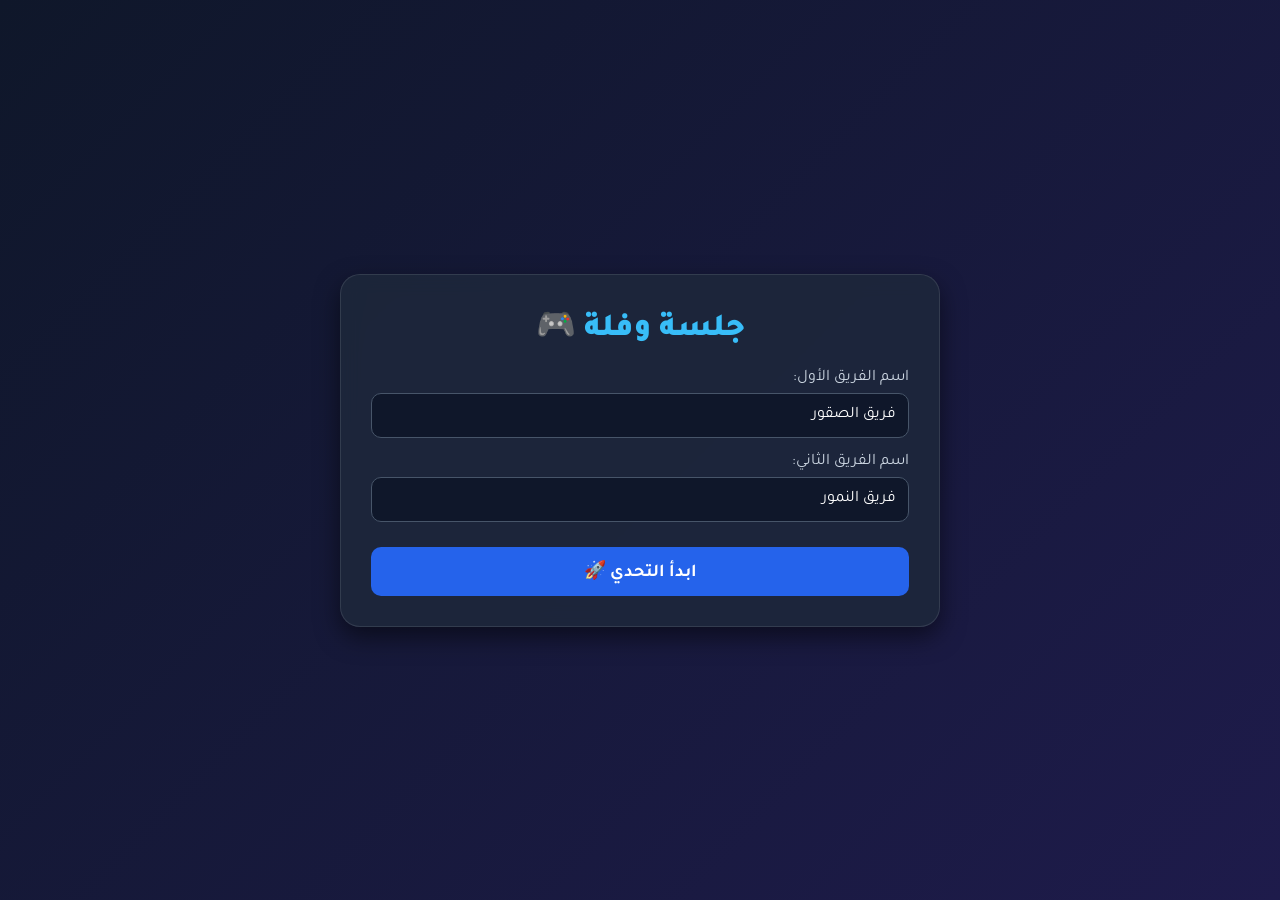
==== index.html @ e726e646 "Add initial HTML structure for trivia game" ====
<!DOCTYPE html>
<html lang="ar" dir="rtl">
<head>
    <meta charset="UTF-8">
    <meta name="viewport" content="width=device-width, initial-scale=1.0">
    <title>لعبة الجلسة - تحدي المعلومات العامة</title>
    <!-- استيراد خط عربي جميل من جوجل -->
    <link href="https://fonts.googleapis.com/css2?family=Tajawal:wght@400;700;900&display=swap" rel="stylesheet">
    <style>
        * {
            box-sizing: border-box;
            font-family: 'Tajawal', sans-serif;
            margin: 0;
            padding: 0;
        }
        body {
            background: linear-gradient(135deg, #0f172a, #1e1b4b);
            color: #ffffff;
            min-height: 100vh;
            display: flex;
            justify-content: center;
            align-items: center;
            padding: 20px;
        }
        .container {
            width: 100%;
            max-width: 600px;
            background: rgba(30, 41, 59, 0.85);
            backdrop-filter: blur(10px);
            border-radius: 20px;
            padding: 30px;
            box-shadow: 0 10px 25px rgba(0, 0, 0, 0.5);
            border: 1px solid rgba(255, 255, 255, 0.1);
        }
        h1 {
            text-align: center;
            margin-bottom: 20px;
            color: #38bdf8;
            font-weight: 900;
        }
        .screen {
            display: none;
        }
        .screen.active {
            display: block;
        }
        /* شاشة البداية */
        .form-group {
            margin-bottom: 15px;
        }
        label {
            display: block;
            margin-bottom: 5px;
            color: #cbd5e1;
        }
        input {
            width: 100%;
            padding: 12px;
            border-radius: 10px;
            border: 1px solid #475569;
            background: #0f172a;
            color: #fff;
            font-size: 16px;
        }
        button {
            width: 100%;
            padding: 12px;
            border: none;
            border-radius: 10px;
            background: #2563eb;
            color: white;
            font-size: 18px;
            font-weight: 700;
            cursor: pointer;
            transition: background 0.3s;
            margin-top: 10px;
        }
        button:hover {
            background: #1d4ed8;
        }
        /* شاشة اللعبة */
        .game-header {
            display: flex;
            justify-content: space-between;
            align-items: center;
            margin-bottom: 20px;
            background: #0f172a;
            padding: 10px 15px;
            border-radius: 10px;
            font-size: 14px;
        }
        .badge {
            background: #f59e0b;
            color: #000;
            padding: 4px 10px;
            border-radius: 20px;
            font-weight: bold;
        }
        .timer {
            font-size: 20px;
            font-weight: bold;
            color: #ef4444;
        }
        .question-box {
            background: #334155;
            padding: 20px;
            border-radius: 15px;
            margin-bottom: 20px;
            text-align: center;
            min-height: 100px;
            display: flex;
            flex-direction: column;
            justify-content: center;
        }
        .question-text {
            font-size: 20px;
            font-weight: 700;
            margin-bottom: 10px;
        }
        .answer-reveal {
            font-size: 16px;
            color: #34d399;
            margin-top: 10px;
            display: none;
        }
        .teams-scores {
            display: flex;
            justify-content: space-around;
            margin-bottom: 20px;
            background: #1e293b;
            padding: 10px;
            border-radius: 10px;
        }
        .team-score {
            text-align: center;
        }
        .actions {
            display: flex;
            gap: 10px;
        }
        .btn-success { background: #16a34a; }
        .btn-success:hover { background: #15803d; }
        .btn-danger { background: #dc2626; }
        .btn-danger:hover { background: #b91c1c; }
        .btn-secondary { background: #475569; }
        .btn-secondary:hover { background: #334155; }
    </style>
</head>
<body>

<div class="container">
    <h1>جلسة وفلة 🎮</h1>

    <!-- 1. شاشة إدخال الفرق -->
    <div id="setup-screen" class="screen active">
        <div class="form-group">
            <label for="team1-name">اسم الفريق الأول:</label>
            <input type="text" id="team1-name" value="فريق الصقور">
        </div>
        <div class="form-group">
            <label for="team2-name">اسم الفريق الثاني:</label>
            <input type="text" id="team2-name" value="فريق النمور">
        </div>
        <button onclick="startGame()">ابدأ التحدي 🚀</button>
    </div>

    <!-- 2. شاشة الأسئلة واللعب -->
    <div id="game-screen" class="screen">
        <div class="game-header">
            <span class="badge" id="category-badge">الفئة</span>
            <span class="timer">⏳ <span id="time-left">15</span> ثانية</span>
        </div>

        <div class="teams-scores">
            <div class="team-score">
                <div id="t1-label">فريق 1</div>
                <strong id="t1-score" style="font-size: 22px; color: #38bdf8;">0</strong>
            </div>
            <div style="border-left: 1px solid #475569;"></div>
            <div class="team-score">
                <div id="t2-label">فريق 2</div>
                <strong id="t2-score" style="font-size: 22px; color: #38bdf8;">0</strong>
            </div>
        </div>

        <div class="question-box">
            <div class="question-text" id="question-text">جاري تحميل السؤال...</div>
            <div class="answer-reveal" id="answer-reveal">الإجابة: <span id="answer-text"></span></div>
        </div>

        <div id="controls-phase-1" class="actions">
            <button class="btn-secondary" onclick="revealAnswer()">إظهار الإجابة 👁️</button>
        </div>

        <div id="controls-phase-2" class="actions" style="display: none; margin-top: 10px;">
            <button class="btn-success" onclick="awardPoints(1)">إجابة صحيحة لـ <span id="btn-t1">فريق 1</span> (+10)</button>
            <button class="btn-success" onclick="awardPoints(2)">إجابة صحيحة لـ <span id="btn-t2">فريق 2</span> (+10)</button>
            <button class="btn-danger" onclick="nextQuestion()">خطأ / تخطي ⏭️</button>
        </div>
    </div>

    <!-- 3. شاشة النهاية -->
    <div id="end-screen" class="screen" style="text-align: center;">
        <h2>انتهى التحدي! 🏆</h2>
        <p id="winner-text" style="font-size: 20px; margin: 20px 0; color: #38bdf8;"></p>
        <button onclick="location.reload()">العب مرة أخرى 🔄</button>
    </div>
</div>

<script>
    const questions = [
        { category: "على الطاير", question: "اذكر 3 مدن سعودية تبدأ بحرف الميم.", answer: "مكة، المدينة، المجمعة", time: 10 },
        { category: "أيام الطيبين", question: "ايش اسم كرتون الطفولة اللي كان بطله يحاول يرجع لأمه وفيه شخصية 'عبسي'؟", answer: "عدنان ولينا", time: 15 },
        { category: "صكها بالمقلوب", question: "شي كل ما أخذت منه كبر، وكل ما حطيت فيه صغر.. ايش هو؟", answer: "الحفرة", time: 20 },
        { category: "على الطاير", question: "اذكر 3 أكلات شعبية تعتمد على التمر أو الدخن.", answer: "الحنيني، المصابيب، الكليجا", time: 10 },
        { category: "مين يقصد؟", question: "مين أكثر شخص بالجلسة هذي ممكن ينسى وين حاط جواله وهو ماسكه بيده؟", answer: "تصويت الجماعة", time: 15 }
    ];

    let currentQIndex = 0;
    let scores = [0, 0];
    let teamNames = ["فريق 1", "فريق 2"];
    let timer;
    let timeLeft = 15;

    function startGame() {
        teamNames[0] = document.getElementById("team1-name").value || "فريق 1";
        teamNames[1] = document.getElementById("team2-name").value || "فريق 2";

        document.getElementById("t1-label").innerText = teamNames[0];
        document.getElementById("t2-label").innerText = teamNames[1];
        document.getElementById("btn-t1").innerText = teamNames[0];
        document.getElementById("btn-t2").innerText = teamNames[1];

        document.getElementById("setup-screen").classList.remove("active");
        document.getElementById("game-screen").classList.add("active");

        loadQuestion();
    }

    function loadQuestion() {
        if (currentQIndex >= questions.length) {
            endGame();
            return;
        }

        const q = questions[currentQIndex];
        document.getElementById("category-badge").innerText = q.category;
        document.getElementById("question-text").innerText = q.question;
        document.getElementById("answer-text").innerText = q.answer;
        document.getElementById("answer-reveal").style.display = "none";
        
        document.getElementById("controls-phase-1").style.display = "block";
        document.getElementById("controls-phase-2").style.display = "none";

        timeLeft = q.time;
        document.getElementById("time-left").innerText = timeLeft;

        clearInterval(timer);
        timer = setInterval(() => {
            timeLeft--;
            document.getElementById("time-left").innerText = timeLeft;
            if (timeLeft <= 0) {
                clearInterval(timer);
                revealAnswer();
            }
        }, 1000);
    }

    function revealAnswer() {
        clearInterval(timer);
        document.getElementById("answer-reveal").style.display = "block";
        document.getElementById("controls-phase-1").style.display = "none";
        document.getElementById("controls-phase-2").style.display = "flex";
    }

    function awardPoints(teamNumber) {
        scores[teamNumber - 1] += 10;
        document.getElementById("t1-score").innerText = scores[0];
        document.getElementById("t2-score").innerText = scores[1];
        nextQuestion();
    }

    function nextQuestion() {
        currentQIndex++;
        loadQuestion();
    }

    function endGame() {
        document.getElementById("game-screen").classList.remove("active");
        document.getElementById("end-screen").classList.add("active");

        let winnerMessage = "";
        if (scores[0] > scores[1]) {
            winnerMessage = `مبروك الفوز لـ **${teamNames[0]}** بـ ${scores[0]} نقطة! 🎉`;
        } else if (scores[1] > scores[0]) {
            winnerMessage = `مبروك الفوز لـ **${teamNames[1]}** بـ ${scores[1]} نقطة! 🎉`;
        } else {
            winnerMessage = `تعادل الفريقين بنتيجة ${scores[0]} نقطة! 🤝`;
        }
        document.getElementById("winner-text").innerHTML = winnerMessage;
    }
</script>

</body>
</html>
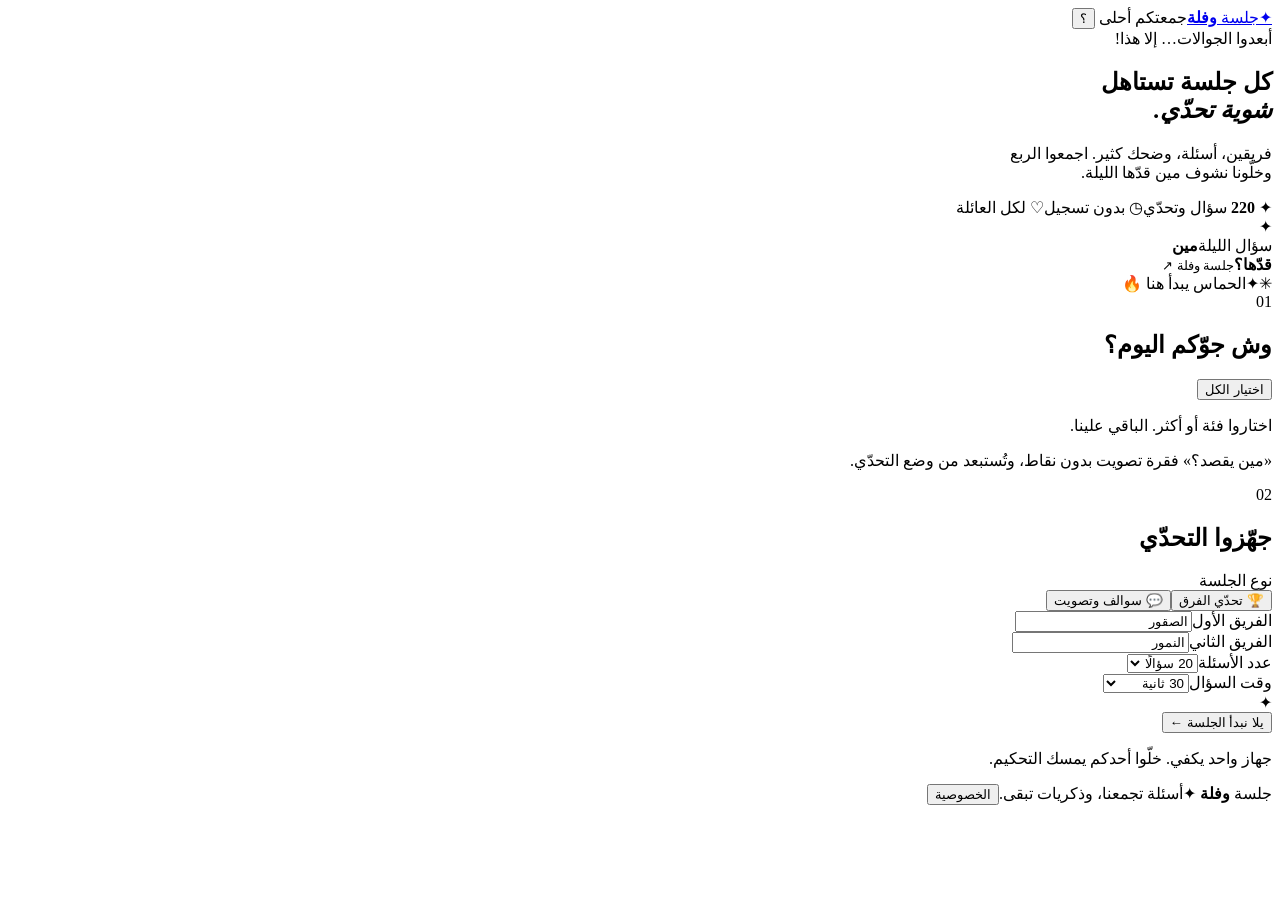
==== commit 4724bf2c: "Add files via upload" ====
--- a/index.html
+++ b/index.html
@@ -1,305 +1,11 @@
-<!DOCTYPE html>
-<html lang="ar" dir="rtl">
-<head>
-    <meta charset="UTF-8">
-    <meta name="viewport" content="width=device-width, initial-scale=1.0">
-    <title>لعبة الجلسة - تحدي المعلومات العامة</title>
-    <!-- استيراد خط عربي جميل من جوجل -->
-    <link href="https://fonts.googleapis.com/css2?family=Tajawal:wght@400;700;900&display=swap" rel="stylesheet">
-    <style>
-        * {
-            box-sizing: border-box;
-            font-family: 'Tajawal', sans-serif;
-            margin: 0;
-            padding: 0;
-        }
-        body {
-            background: linear-gradient(135deg, #0f172a, #1e1b4b);
-            color: #ffffff;
-            min-height: 100vh;
-            display: flex;
-            justify-content: center;
-            align-items: center;
-            padding: 20px;
-        }
-        .container {
-            width: 100%;
-            max-width: 600px;
-            background: rgba(30, 41, 59, 0.85);
-            backdrop-filter: blur(10px);
-            border-radius: 20px;
-            padding: 30px;
-            box-shadow: 0 10px 25px rgba(0, 0, 0, 0.5);
-            border: 1px solid rgba(255, 255, 255, 0.1);
-        }
-        h1 {
-            text-align: center;
-            margin-bottom: 20px;
-            color: #38bdf8;
-            font-weight: 900;
-        }
-        .screen {
-            display: none;
-        }
-        .screen.active {
-            display: block;
-        }
-        /* شاشة البداية */
-        .form-group {
-            margin-bottom: 15px;
-        }
-        label {
-            display: block;
-            margin-bottom: 5px;
-            color: #cbd5e1;
-        }
-        input {
-            width: 100%;
-            padding: 12px;
-            border-radius: 10px;
-            border: 1px solid #475569;
-            background: #0f172a;
-            color: #fff;
-            font-size: 16px;
-        }
-        button {
-            width: 100%;
-            padding: 12px;
-            border: none;
-            border-radius: 10px;
-            background: #2563eb;
-            color: white;
-            font-size: 18px;
-            font-weight: 700;
-            cursor: pointer;
-            transition: background 0.3s;
-            margin-top: 10px;
-        }
-        button:hover {
-            background: #1d4ed8;
-        }
-        /* شاشة اللعبة */
-        .game-header {
-            display: flex;
-            justify-content: space-between;
-            align-items: center;
-            margin-bottom: 20px;
-            background: #0f172a;
-            padding: 10px 15px;
-            border-radius: 10px;
-            font-size: 14px;
-        }
-        .badge {
-            background: #f59e0b;
-            color: #000;
-            padding: 4px 10px;
-            border-radius: 20px;
-            font-weight: bold;
-        }
-        .timer {
-            font-size: 20px;
-            font-weight: bold;
-            color: #ef4444;
-        }
-        .question-box {
-            background: #334155;
-            padding: 20px;
-            border-radius: 15px;
-            margin-bottom: 20px;
-            text-align: center;
-            min-height: 100px;
-            display: flex;
-            flex-direction: column;
-            justify-content: center;
-        }
-        .question-text {
-            font-size: 20px;
-            font-weight: 700;
-            margin-bottom: 10px;
-        }
-        .answer-reveal {
-            font-size: 16px;
-            color: #34d399;
-            margin-top: 10px;
-            display: none;
-        }
-        .teams-scores {
-            display: flex;
-            justify-content: space-around;
-            margin-bottom: 20px;
-            background: #1e293b;
-            padding: 10px;
-            border-radius: 10px;
-        }
-        .team-score {
-            text-align: center;
-        }
-        .actions {
-            display: flex;
-            gap: 10px;
-        }
-        .btn-success { background: #16a34a; }
-        .btn-success:hover { background: #15803d; }
-        .btn-danger { background: #dc2626; }
-        .btn-danger:hover { background: #b91c1c; }
-        .btn-secondary { background: #475569; }
-        .btn-secondary:hover { background: #334155; }
-    </style>
-</head>
-<body>
-
-<div class="container">
-    <h1>جلسة وفلة 🎮</h1>
-
-    <!-- 1. شاشة إدخال الفرق -->
-    <div id="setup-screen" class="screen active">
-        <div class="form-group">
-            <label for="team1-name">اسم الفريق الأول:</label>
-            <input type="text" id="team1-name" value="فريق الصقور">
-        </div>
-        <div class="form-group">
-            <label for="team2-name">اسم الفريق الثاني:</label>
-            <input type="text" id="team2-name" value="فريق النمور">
-        </div>
-        <button onclick="startGame()">ابدأ التحدي 🚀</button>
-    </div>
-
-    <!-- 2. شاشة الأسئلة واللعب -->
-    <div id="game-screen" class="screen">
-        <div class="game-header">
-            <span class="badge" id="category-badge">الفئة</span>
-            <span class="timer">⏳ <span id="time-left">15</span> ثانية</span>
-        </div>
-
-        <div class="teams-scores">
-            <div class="team-score">
-                <div id="t1-label">فريق 1</div>
-                <strong id="t1-score" style="font-size: 22px; color: #38bdf8;">0</strong>
-            </div>
-            <div style="border-left: 1px solid #475569;"></div>
-            <div class="team-score">
-                <div id="t2-label">فريق 2</div>
-                <strong id="t2-score" style="font-size: 22px; color: #38bdf8;">0</strong>
-            </div>
-        </div>
-
-        <div class="question-box">
-            <div class="question-text" id="question-text">جاري تحميل السؤال...</div>
-            <div class="answer-reveal" id="answer-reveal">الإجابة: <span id="answer-text"></span></div>
-        </div>
-
-        <div id="controls-phase-1" class="actions">
-            <button class="btn-secondary" onclick="revealAnswer()">إظهار الإجابة 👁️</button>
-        </div>
-
-        <div id="controls-phase-2" class="actions" style="display: none; margin-top: 10px;">
-            <button class="btn-success" onclick="awardPoints(1)">إجابة صحيحة لـ <span id="btn-t1">فريق 1</span> (+10)</button>
-            <button class="btn-success" onclick="awardPoints(2)">إجابة صحيحة لـ <span id="btn-t2">فريق 2</span> (+10)</button>
-            <button class="btn-danger" onclick="nextQuestion()">خطأ / تخطي ⏭️</button>
-        </div>
-    </div>
-
-    <!-- 3. شاشة النهاية -->
-    <div id="end-screen" class="screen" style="text-align: center;">
-        <h2>انتهى التحدي! 🏆</h2>
-        <p id="winner-text" style="font-size: 20px; margin: 20px 0; color: #38bdf8;"></p>
-        <button onclick="location.reload()">العب مرة أخرى 🔄</button>
-    </div>
-</div>
-
-<script>
-    const questions = [
-        { category: "على الطاير", question: "اذكر 3 مدن سعودية تبدأ بحرف الميم.", answer: "مكة، المدينة، المجمعة", time: 10 },
-        { category: "أيام الطيبين", question: "ايش اسم كرتون الطفولة اللي كان بطله يحاول يرجع لأمه وفيه شخصية 'عبسي'؟", answer: "عدنان ولينا", time: 15 },
-        { category: "صكها بالمقلوب", question: "شي كل ما أخذت منه كبر، وكل ما حطيت فيه صغر.. ايش هو؟", answer: "الحفرة", time: 20 },
-        { category: "على الطاير", question: "اذكر 3 أكلات شعبية تعتمد على التمر أو الدخن.", answer: "الحنيني، المصابيب، الكليجا", time: 10 },
-        { category: "مين يقصد؟", question: "مين أكثر شخص بالجلسة هذي ممكن ينسى وين حاط جواله وهو ماسكه بيده؟", answer: "تصويت الجماعة", time: 15 }
-    ];
-
-    let currentQIndex = 0;
-    let scores = [0, 0];
-    let teamNames = ["فريق 1", "فريق 2"];
-    let timer;
-    let timeLeft = 15;
-
-    function startGame() {
-        teamNames[0] = document.getElementById("team1-name").value || "فريق 1";
-        teamNames[1] = document.getElementById("team2-name").value || "فريق 2";
-
-        document.getElementById("t1-label").innerText = teamNames[0];
-        document.getElementById("t2-label").innerText = teamNames[1];
-        document.getElementById("btn-t1").innerText = teamNames[0];
-        document.getElementById("btn-t2").innerText = teamNames[1];
-
-        document.getElementById("setup-screen").classList.remove("active");
-        document.getElementById("game-screen").classList.add("active");
-
-        loadQuestion();
-    }
-
-    function loadQuestion() {
-        if (currentQIndex >= questions.length) {
-            endGame();
-            return;
-        }
-
-        const q = questions[currentQIndex];
-        document.getElementById("category-badge").innerText = q.category;
-        document.getElementById("question-text").innerText = q.question;
-        document.getElementById("answer-text").innerText = q.answer;
-        document.getElementById("answer-reveal").style.display = "none";
-        
-        document.getElementById("controls-phase-1").style.display = "block";
-        document.getElementById("controls-phase-2").style.display = "none";
-
-        timeLeft = q.time;
-        document.getElementById("time-left").innerText = timeLeft;
-
-        clearInterval(timer);
-        timer = setInterval(() => {
-            timeLeft--;
-            document.getElementById("time-left").innerText = timeLeft;
-            if (timeLeft <= 0) {
-                clearInterval(timer);
-                revealAnswer();
-            }
-        }, 1000);
-    }
-
-    function revealAnswer() {
-        clearInterval(timer);
-        document.getElementById("answer-reveal").style.display = "block";
-        document.getElementById("controls-phase-1").style.display = "none";
-        document.getElementById("controls-phase-2").style.display = "flex";
-    }
-
-    function awardPoints(teamNumber) {
-        scores[teamNumber - 1] += 10;
-        document.getElementById("t1-score").innerText = scores[0];
-        document.getElementById("t2-score").innerText = scores[1];
-        nextQuestion();
-    }
-
-    function nextQuestion() {
-        currentQIndex++;
-        loadQuestion();
-    }
-
-    function endGame() {
-        document.getElementById("game-screen").classList.remove("active");
-        document.getElementById("end-screen").classList.add("active");
-
-        let winnerMessage = "";
-        if (scores[0] > scores[1]) {
-            winnerMessage = `مبروك الفوز لـ **${teamNames[0]}** بـ ${scores[0]} نقطة! 🎉`;
-        } else if (scores[1] > scores[0]) {
-            winnerMessage = `مبروك الفوز لـ **${teamNames[1]}** بـ ${scores[1]} نقطة! 🎉`;
-        } else {
-            winnerMessage = `تعادل الفريقين بنتيجة ${scores[0]} نقطة! 🤝`;
-        }
-        document.getElementById("winner-text").innerHTML = winnerMessage;
-    }
-</script>
-
-</body>
-</html>
+<!doctype html><html lang="ar" dir="rtl"><head><meta charset="utf-8"><meta name="viewport" content="width=device-width,initial-scale=1"><meta name="theme-color" content="#12121a"><meta name="description" content="جلسة وفلة — تحديات وأسئلة عربية تجمع الأهل والأصحاب. اختاروا فئاتكم وابدأوا التحدي."><title>جلسة وفلة | جمعتكم أحلى</title><link rel="manifest" href="./manifest.webmanifest"><link rel="icon" href="./icon.svg" type="image/svg+xml"><link rel="stylesheet" href="./style.css"></head><body>
+<header class="top"><a class="brand" href="./"><span class="brand-icon">✦</span><span>جلسة <b>وفلة</b></span></a><span class="top-note">جمعتكم أحلى <span class="live-dot"></span></span><button id="help" class="icon-btn" aria-label="طريقة اللعب">؟</button></header>
+<main>
+<section id="setup" class="screen"><div class="hero"><div class="eyebrow"><span></span> أبعدوا الجوالات… إلا هذا!</div><h1>كل جلسة تستاهل<br><em>شوية تحدّي.</em></h1><p>فريقين، أسئلة، وضحك كثير. اجمعوا الربع<br class="desktop"> وخلّونا نشوف مين قدّها الليلة.</p><div class="hero-tags"><span>✦ <b id="total">220</b> سؤال وتحدّي</span><span>◷ بدون تسجيل</span><span>♡ لكل العائلة</span></div><div class="hero-art" aria-hidden="true"><div class="orbit"></div><div class="art-card back">✦</div><div class="art-card front"><span>سؤال الليلة</span><strong>مين<br>قدّها؟</strong><small>جلسة وفلة ↗</small></div><span class="spark one">✳</span><span class="spark two">✦</span><span class="art-pill">الحماس يبدأ هنا 🔥</span></div></div>
+<div id="resume-box" class="resume" hidden><span>فيه جلسة ما خلصتوها 👀</span><button id="resume">كمّلوا الجلسة ←</button><button id="discard" class="quiet">حذف</button></div>
+<div class="setup-grid"><section class="categories"><div class="section-title"><div><span class="step">01</span><h2>وش جوّكم اليوم؟</h2></div><button id="select-all" class="text-btn">اختيار الكل</button></div><p class="muted">اختاروا فئة أو أكثر. الباقي علينا.</p><div id="category-grid"></div><p class="small muted">«مين يقصد؟» فقرة تصويت بدون نقاط، وتُستبعد من وضع التحدّي.</p></section>
+<aside class="settings"><div class="section-title"><div><span class="step">02</span><h2>جهّزوا التحدّي</h2></div></div><label for="mode">نوع الجلسة</label><div class="segmented"><button class="selected" id="quiz-mode" type="button">🏆 تحدّي الفرق</button><button id="social-mode" type="button">💬 سوالف وتصويت</button></div><input id="mode" type="hidden" value="quiz"><div id="team-fields"><div class="team-input"><i class="team-dot coral"></i><label for="team1">الفريق الأول</label><input id="team1" maxlength="24" value="الصقور" autocomplete="off"></div><div class="team-input"><i class="team-dot lavender"></i><label for="team2">الفريق الثاني</label><input id="team2" maxlength="24" value="النمور" autocomplete="off"></div></div><div class="row"><div><label for="rounds">عدد الأسئلة</label><select id="rounds"><option value="10">10 أسئلة</option><option value="20" selected>20 سؤالًا</option><option value="30">30 سؤالًا</option><option value="50">50 سؤالًا</option></select></div><div><label for="duration">وقت السؤال</label><select id="duration"><option value="15">15 ثانية</option><option value="30" selected>30 ثانية</option><option value="60">60 ثانية</option><option value="0">بدون مؤقت</option></select></div></div><div class="session-note">✦ <span id="pool-count"></span></div><button id="start" class="primary">يلا نبدأ الجلسة <span>←</span></button><p class="small center muted">جهاز واحد يكفي. خلّوا أحدكم يمسك التحكيم.</p><p id="error" role="alert"></p></aside></div></section>
+<section id="play" class="screen" hidden><div class="play-top"><button id="back" class="quiet">→ حفظ وخروج</button><span id="progress-label"></span><button id="pause" class="quiet">إيقاف مؤقت</button></div><div class="progress"><div id="progress-fill"></div></div><div id="scores" class="scores"></div><article class="question-card"><div class="question-meta"><span id="q-category" class="badge"></span><span id="timer" class="timer" aria-label="الوقت المتبقي"></span></div><p class="muted small" id="q-hint">اقرأوا السؤال بصوت عالٍ</p><h2 id="question" tabindex="-1"></h2><div id="answer" class="answer" hidden><small>الإجابة</small><p id="answer-text"></p></div><button id="reveal" class="primary">اكشفوا الإجابة <span>↗</span></button><div id="judging" hidden><p class="muted small" id="judge-label">مين جاوب صح؟ الحكم يختار الفريق.</p><div class="award-row"><button id="award1" class="award coral-bg"></button><button id="award2" class="award purple-bg"></button></div><button id="skip" class="quiet">ما أحد جاوب • السؤال التالي ←</button></div><div id="pause-layer" hidden><span>الجلسة متوقفة مؤقتًا</span><button id="continue" class="primary">نكمل؟ ←</button></div></article><div class="play-bottom"><button id="undo" class="text-btn">↶ تراجع عن آخر نتيجة</button><span class="muted small">الإجابة الصحيحة = 10 نقاط</span></div></section>
+<section id="results" class="screen result" hidden><div class="trophy">✦</div><span class="eyebrow">جلسة تستاهل الإعادة</span><h1 id="winner"></h1><p class="muted" id="result-sub"></p><div id="final-scores" class="scores"></div><button id="share" class="primary">انسخ نتيجة الجلسة ↗</button><button id="again" class="quiet">جلسة جديدة ←</button><p id="share-status" role="status"></p></section>
+</main><footer><span>جلسة <b>وفلة</b> <span class="footer-star">✦</span></span><span>أسئلة تجمعنا، وذكريات تبقى.</span><button id="privacy" class="text-btn">الخصوصية</button></footer>
+<dialog id="info"><button id="close-dialog" class="icon-btn" aria-label="إغلاق">×</button><h2 id="info-title"></h2><p id="info-text"></p></dialog><div id="toast" role="status"></div><script src="./questions.js"></script><script src="./app.js"></script></body></html>
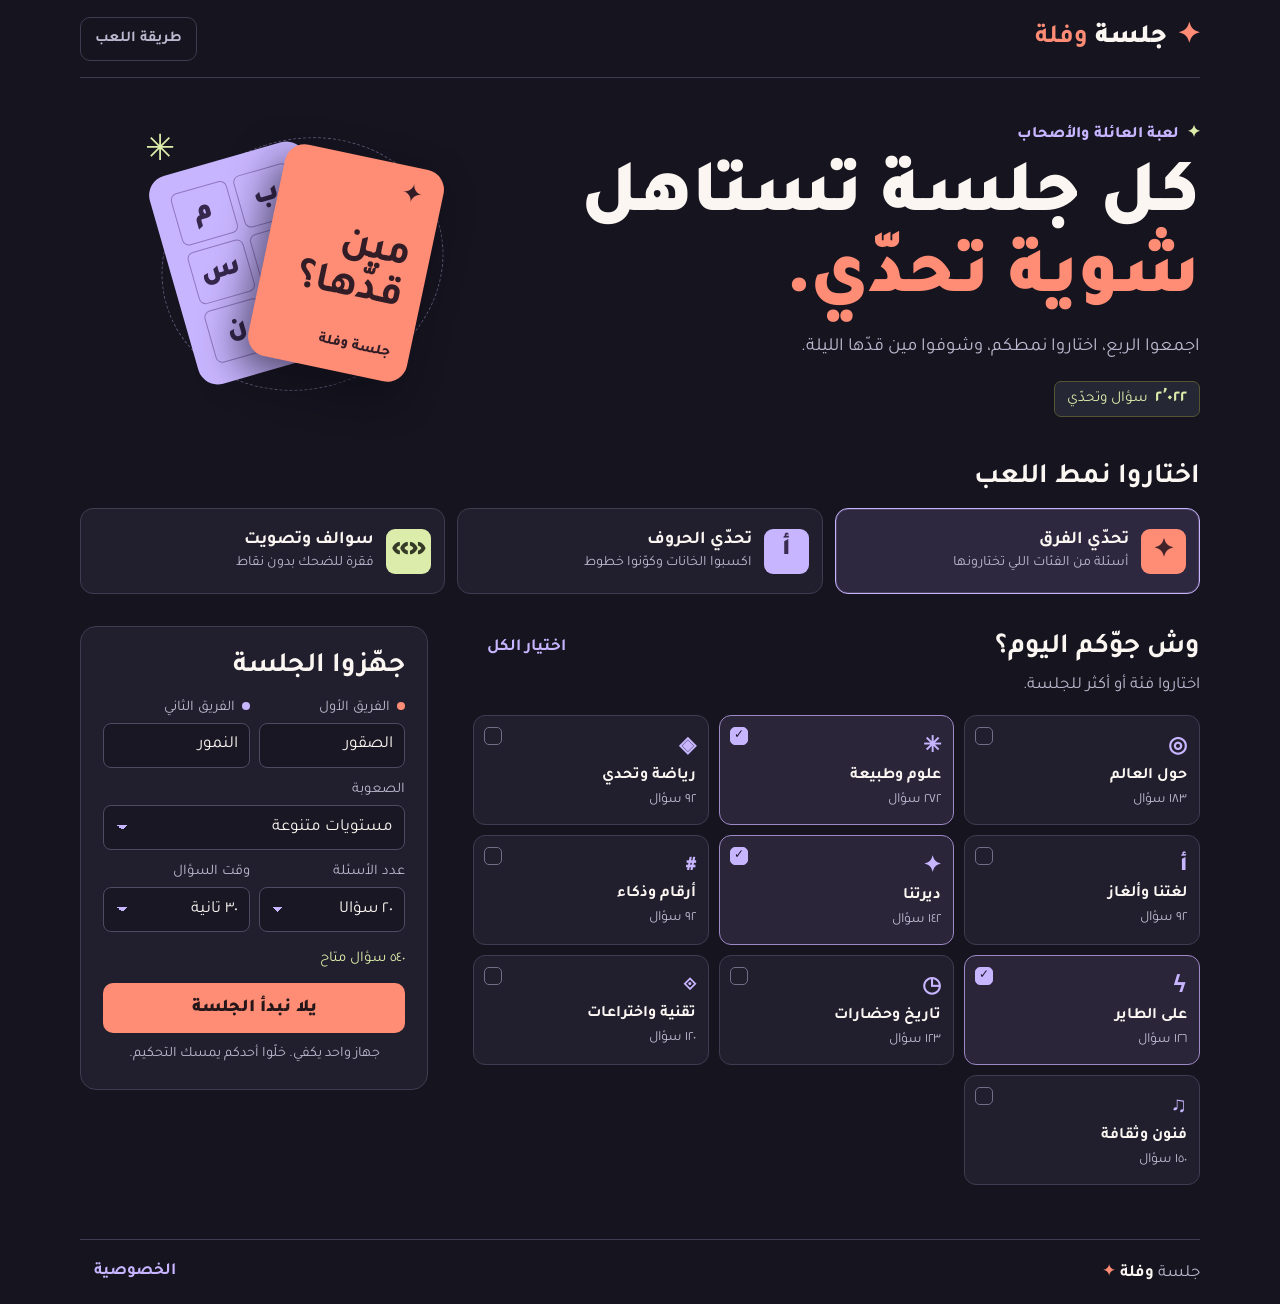
==== commit 7de48950: "Add files via upload" ====
--- a/index.html
+++ b/index.html
@@ -1,11 +1,187 @@
-<!doctype html><html lang="ar" dir="rtl"><head><meta charset="utf-8"><meta name="viewport" content="width=device-width,initial-scale=1"><meta name="theme-color" content="#12121a"><meta name="description" content="جلسة وفلة — تحديات وأسئلة عربية تجمع الأهل والأصحاب. اختاروا فئاتكم وابدأوا التحدي."><title>جلسة وفلة | جمعتكم أحلى</title><link rel="manifest" href="./manifest.webmanifest"><link rel="icon" href="./icon.svg" type="image/svg+xml"><link rel="stylesheet" href="./style.css"></head><body>
-<header class="top"><a class="brand" href="./"><span class="brand-icon">✦</span><span>جلسة <b>وفلة</b></span></a><span class="top-note">جمعتكم أحلى <span class="live-dot"></span></span><button id="help" class="icon-btn" aria-label="طريقة اللعب">؟</button></header>
-<main>
-<section id="setup" class="screen"><div class="hero"><div class="eyebrow"><span></span> أبعدوا الجوالات… إلا هذا!</div><h1>كل جلسة تستاهل<br><em>شوية تحدّي.</em></h1><p>فريقين، أسئلة، وضحك كثير. اجمعوا الربع<br class="desktop"> وخلّونا نشوف مين قدّها الليلة.</p><div class="hero-tags"><span>✦ <b id="total">220</b> سؤال وتحدّي</span><span>◷ بدون تسجيل</span><span>♡ لكل العائلة</span></div><div class="hero-art" aria-hidden="true"><div class="orbit"></div><div class="art-card back">✦</div><div class="art-card front"><span>سؤال الليلة</span><strong>مين<br>قدّها؟</strong><small>جلسة وفلة ↗</small></div><span class="spark one">✳</span><span class="spark two">✦</span><span class="art-pill">الحماس يبدأ هنا 🔥</span></div></div>
-<div id="resume-box" class="resume" hidden><span>فيه جلسة ما خلصتوها 👀</span><button id="resume">كمّلوا الجلسة ←</button><button id="discard" class="quiet">حذف</button></div>
-<div class="setup-grid"><section class="categories"><div class="section-title"><div><span class="step">01</span><h2>وش جوّكم اليوم؟</h2></div><button id="select-all" class="text-btn">اختيار الكل</button></div><p class="muted">اختاروا فئة أو أكثر. الباقي علينا.</p><div id="category-grid"></div><p class="small muted">«مين يقصد؟» فقرة تصويت بدون نقاط، وتُستبعد من وضع التحدّي.</p></section>
-<aside class="settings"><div class="section-title"><div><span class="step">02</span><h2>جهّزوا التحدّي</h2></div></div><label for="mode">نوع الجلسة</label><div class="segmented"><button class="selected" id="quiz-mode" type="button">🏆 تحدّي الفرق</button><button id="social-mode" type="button">💬 سوالف وتصويت</button></div><input id="mode" type="hidden" value="quiz"><div id="team-fields"><div class="team-input"><i class="team-dot coral"></i><label for="team1">الفريق الأول</label><input id="team1" maxlength="24" value="الصقور" autocomplete="off"></div><div class="team-input"><i class="team-dot lavender"></i><label for="team2">الفريق الثاني</label><input id="team2" maxlength="24" value="النمور" autocomplete="off"></div></div><div class="row"><div><label for="rounds">عدد الأسئلة</label><select id="rounds"><option value="10">10 أسئلة</option><option value="20" selected>20 سؤالًا</option><option value="30">30 سؤالًا</option><option value="50">50 سؤالًا</option></select></div><div><label for="duration">وقت السؤال</label><select id="duration"><option value="15">15 ثانية</option><option value="30" selected>30 ثانية</option><option value="60">60 ثانية</option><option value="0">بدون مؤقت</option></select></div></div><div class="session-note">✦ <span id="pool-count"></span></div><button id="start" class="primary">يلا نبدأ الجلسة <span>←</span></button><p class="small center muted">جهاز واحد يكفي. خلّوا أحدكم يمسك التحكيم.</p><p id="error" role="alert"></p></aside></div></section>
-<section id="play" class="screen" hidden><div class="play-top"><button id="back" class="quiet">→ حفظ وخروج</button><span id="progress-label"></span><button id="pause" class="quiet">إيقاف مؤقت</button></div><div class="progress"><div id="progress-fill"></div></div><div id="scores" class="scores"></div><article class="question-card"><div class="question-meta"><span id="q-category" class="badge"></span><span id="timer" class="timer" aria-label="الوقت المتبقي"></span></div><p class="muted small" id="q-hint">اقرأوا السؤال بصوت عالٍ</p><h2 id="question" tabindex="-1"></h2><div id="answer" class="answer" hidden><small>الإجابة</small><p id="answer-text"></p></div><button id="reveal" class="primary">اكشفوا الإجابة <span>↗</span></button><div id="judging" hidden><p class="muted small" id="judge-label">مين جاوب صح؟ الحكم يختار الفريق.</p><div class="award-row"><button id="award1" class="award coral-bg"></button><button id="award2" class="award purple-bg"></button></div><button id="skip" class="quiet">ما أحد جاوب • السؤال التالي ←</button></div><div id="pause-layer" hidden><span>الجلسة متوقفة مؤقتًا</span><button id="continue" class="primary">نكمل؟ ←</button></div></article><div class="play-bottom"><button id="undo" class="text-btn">↶ تراجع عن آخر نتيجة</button><span class="muted small">الإجابة الصحيحة = 10 نقاط</span></div></section>
-<section id="results" class="screen result" hidden><div class="trophy">✦</div><span class="eyebrow">جلسة تستاهل الإعادة</span><h1 id="winner"></h1><p class="muted" id="result-sub"></p><div id="final-scores" class="scores"></div><button id="share" class="primary">انسخ نتيجة الجلسة ↗</button><button id="again" class="quiet">جلسة جديدة ←</button><p id="share-status" role="status"></p></section>
-</main><footer><span>جلسة <b>وفلة</b> <span class="footer-star">✦</span></span><span>أسئلة تجمعنا، وذكريات تبقى.</span><button id="privacy" class="text-btn">الخصوصية</button></footer>
-<dialog id="info"><button id="close-dialog" class="icon-btn" aria-label="إغلاق">×</button><h2 id="info-title"></h2><p id="info-text"></p></dialog><div id="toast" role="status"></div><script src="./questions.js"></script><script src="./app.js"></script></body></html>
+<!doctype html>
+<html lang="ar" dir="rtl">
+<head>
+  <meta charset="utf-8">
+  <meta name="viewport" content="width=device-width,initial-scale=1">
+  <meta name="theme-color" content="#15141f">
+  <meta name="description" content="جلسة وفلة، لعبة عربية تجمع الأهل والأصحاب في تحدي الفرق، تحدي الحروف، وسوالف وتصويت.">
+  <title>جلسة وفلة | لعبة العائلة والأصحاب</title>
+  <link rel="manifest" href="./manifest.webmanifest">
+  <link rel="icon" href="./icon.svg" type="image/svg+xml">
+  <link rel="stylesheet" href="./style.css">
+</head>
+<body>
+  <header class="top shell">
+    <a class="brand" href="./"><span class="brand-icon" aria-hidden="true">✦</span><span>جلسة <b>وفلة</b></span></a>
+    <button id="help" class="quiet bordered" type="button">طريقة اللعب</button>
+  </header>
+  <main class="shell">
+    <section id="setup" class="screen">
+      <div class="hero">
+        <div class="hero-copy">
+          <div class="eyebrow"><span aria-hidden="true">✦</span> لعبة العائلة والأصحاب</div>
+          <h1>كل جلسة تستاهل<br><em>شوية تحدّي.</em></h1>
+          <p>اجمعوا الربع، اختاروا نمطكم، وشوفوا مين قدّها الليلة.</p>
+          <p class="bank-total"><strong id="total"></strong> سؤال وتحدّي</p>
+        </div>
+        <div class="hero-art" aria-hidden="true">
+          <div class="art-orbit"></div>
+          <div class="art-card art-back"><span>ب</span><span>م</span><span>ر</span><span>س</span><span>ط</span><span>ن</span></div>
+          <div class="art-card art-front"><span class="art-star">✦</span><strong>مين<br>قدّها؟</strong><span class="art-brand">جلسة وفلة</span></div>
+          <span class="art-spark">✳</span>
+        </div>
+      </div>
+
+      <div id="resume-box" class="resume" hidden>
+        <span id="resume-label">فيه جلسة ما خلصتوها</span>
+        <button id="resume" type="button" class="quiet bordered">كمّلوا الجلسة</button>
+        <button id="discard" type="button" class="quiet">حذف</button>
+      </div>
+      <div id="letters-resume-box" class="resume" hidden>
+        <span>عندكم جولة حروف محفوظة</span>
+        <button id="letters-resume" type="button" class="quiet bordered">كمّلوا الحروف</button>
+        <button id="letters-discard" type="button" class="quiet">حذف</button>
+      </div>
+
+      <section class="mode-section" aria-labelledby="mode-title">
+        <h2 id="mode-title">اختاروا نمط اللعب</h2>
+        <div class="mode-grid" role="group" aria-label="نمط اللعب">
+          <button id="quiz-mode" type="button" class="mode selected" aria-pressed="true">
+            <span class="mode-icon quiz-icon" aria-hidden="true">✦</span>
+            <span><strong>تحدّي الفرق</strong><small>أسئلة من الفئات اللي تختارونها</small></span>
+          </button>
+          <button id="letters-mode" type="button" class="mode" aria-pressed="false">
+            <span class="mode-icon letters-icon" aria-hidden="true">أ</span>
+            <span><strong>تحدّي الحروف</strong><small>اكسبوا الخانات وكوّنوا خطوط</small></span>
+          </button>
+          <button id="social-mode" type="button" class="mode" aria-pressed="false">
+            <span class="mode-icon social-icon" aria-hidden="true">«»</span>
+            <span><strong>سوالف وتصويت</strong><small>فقرة للضحك بدون نقاط</small></span>
+          </button>
+        </div>
+      </section>
+
+      <div class="setup-grid">
+        <section class="categories" id="quiz-setup" aria-labelledby="categories-title">
+          <div class="section-title"><h2 id="categories-title">وش جوّكم اليوم؟</h2><button id="select-all" class="text-btn" type="button">اختيار الكل</button></div>
+          <p class="muted section-description">اختاروا فئة أو أكثر للجلسة.</p>
+          <div id="category-grid"></div>
+        </section>
+        <section class="mode-guide" id="letters-setup" aria-labelledby="letters-title" hidden>
+          <div class="section-title"><h2 id="letters-title">كيف تلعبون الحروف؟</h2></div>
+          <ol class="guide-steps">
+            <li>الفريق اللي عليه الدور يختار خانة. أول حرف من الإجابة هو حرف الخانة.</li>
+            <li>الإجابة الصحيحة تلوّن الخلية بلون الفريق وتعطيه نقاطها. إذا أخطأ، ينتقل السؤال للفريق الثاني.</li>
+            <li>كل صف أفقي كامل أو خط مائل يصل أول صف بآخر صف بلون فريقكم يعطيكم <strong>٥٠٠</strong> نقطة إضافية.</li>
+            <li>بعد انتهاء الخانات، يفوز الفريق صاحب أعلى نقاط.</li>
+          </ol>
+          <div class="letter-sample" aria-hidden="true">
+            <div class="letter-sample-row"><span class="sample-owned">ج</span><span>م</span><span>هـ</span></div>
+            <div class="letter-sample-row"><span class="sample-owned">ر</span><span>ث</span><span>ب</span></div>
+            <div class="letter-sample-row"><span>ع</span><span class="owned-1">ي</span><span>س</span></div>
+          </div>
+        </section>
+        <section class="mode-guide" id="social-setup" aria-labelledby="social-title" hidden>
+          <div class="section-title"><h2 id="social-title">مين يقصد؟</h2></div>
+          <p>اقرؤوا السؤال، وعدّوا إلى ثلاثة وصوّتوا مع بعض. بعد كل تصويت انتقلوا للسؤال اللي بعده.</p>
+          <p class="muted">خلّوها خفيفة، وكل واحد له حرية يتخطّى أي سؤال.</p>
+        </section>
+
+        <aside class="settings">
+          <h2>جهّزوا الجلسة</h2>
+          <div id="team-fields" class="row">
+            <div class="team-input"><label for="team1"><i class="team-dot coral"></i> الفريق الأول</label><input id="team1" maxlength="24" value="الصقور" autocomplete="off"></div>
+            <div class="team-input"><label for="team2"><i class="team-dot lavender"></i> الفريق الثاني</label><input id="team2" maxlength="24" value="النمور" autocomplete="off"></div>
+          </div>
+          <div id="difficulty-fields">
+            <label for="difficulty">الصعوبة</label>
+            <select id="difficulty"><option value="0">مستويات متنوعة</option><option value="1">سهل</option><option value="2">متوسط</option><option value="3">صعب</option></select>
+          </div>
+          <div class="row">
+            <div id="rounds-field"><label for="rounds">عدد الأسئلة</label>
+              <select id="rounds"><option value="10">١٠ أسئلة</option><option value="20" selected>٢٠ سؤالًا</option><option value="30">٣٠ سؤالًا</option><option value="50">٥٠ سؤالًا</option><option value="75">٧٥ سؤالًا</option><option value="100">١٠٠ سؤال</option></select>
+            </div>
+            <div id="board-size-field" hidden><label for="board-size">حجم اللوحة</label>
+              <select id="board-size"><option value="4">٤ × ٤</option><option value="5" selected>٥ × ٥</option></select>
+            </div>
+            <div><label for="duration">وقت السؤال</label>
+              <select id="duration"><option value="15">١٥ ثانية</option><option value="30" selected>٣٠ ثانية</option><option value="45">٤٥ ثانية</option><option value="60">٦٠ ثانية</option><option value="0">بدون مؤقت</option></select>
+            </div>
+          </div>
+          <p class="session-note" id="pool-count" role="status"></p>
+          <button id="start" type="button" class="primary">يلا نبدأ الجلسة</button>
+          <p class="muted small settings-note" id="settings-note">جهاز واحد يكفي. خلّوا أحدكم يمسك التحكيم.</p>
+        </aside>
+      </div>
+    </section>
+
+    <section id="play" class="screen play-screen" hidden>
+      <div class="play-top"><button id="back" class="quiet bordered" type="button">حفظ وخروج</button><span id="progress-label"></span><button id="pause" class="quiet bordered" type="button">إيقاف مؤقت</button></div>
+      <div class="progress" role="progressbar" aria-label="تقدّم الجلسة" aria-valuemin="0" aria-valuemax="100"><div id="progress-fill"></div></div>
+      <div id="scores" class="scores"></div>
+      <article class="question-card">
+        <div class="question-meta"><span id="q-category" class="badge"></span><span id="timer" class="timer" aria-label="الوقت المتبقي"></span></div>
+        <p class="muted small" id="q-hint"></p>
+        <h2 id="question" tabindex="-1"></h2>
+        <div id="quiz-controls">
+          <div id="answer" class="answer" hidden><span>الإجابة</span><p id="answer-text"></p></div>
+          <button id="reveal" class="primary" type="button">اكشفوا الإجابة</button>
+          <div id="judging" hidden>
+            <p class="muted small" id="judge-label"></p>
+            <div id="award-row" class="award-row"><button id="award1" class="award coral-bg" type="button"></button><button id="award2" class="award purple-bg" type="button"></button></div>
+            <button id="skip" class="quiet" type="button">ما أحد جاوب</button>
+          </div>
+        </div>
+        <div id="pause-layer" class="pause-layer" hidden><span>الجلسة متوقفة مؤقتًا</span><button id="continue" class="primary" type="button">نكمل؟</button></div>
+      </article>
+      <div class="play-bottom"><button id="undo" class="text-btn" type="button">تراجع عن آخر نتيجة</button><span id="play-note" class="muted small"></span></div>
+    </section>
+
+    <section id="letters-play" class="screen letters-screen" hidden>
+      <div class="play-top"><button id="letters-back" class="quiet bordered" type="button">حفظ وخروج</button><span id="letters-progress"></span></div>
+      <div id="letters-scores" class="scores letters-scores"></div>
+      <div class="letter-panel">
+        <div class="letter-board-header"><div><h2 id="board-title" tabindex="-1">لوحة الحروف</h2><p id="board-turn" role="status"></p></div><button id="random-letter" class="quiet bordered" type="button">حرف عشوائي</button></div>
+        <div id="letter-grid" class="letter-grid" role="group" aria-label="لوحة الحروف"></div>
+        <div class="letter-board-footer"><span>الخط الكامل +٥٠٠ نقطة</span><button id="letters-undo" class="text-btn" type="button">تراجع عن آخر خانة</button></div>
+      </div>
+    </section>
+
+    <section id="results" class="screen result" hidden>
+      <div class="trophy" aria-hidden="true">✦</div>
+      <h1 id="winner" tabindex="-1"></h1>
+      <p class="muted" id="result-sub"></p>
+      <div id="final-scores" class="scores"></div>
+      <button id="share" class="primary" type="button">انسخوا نتيجة الجلسة</button>
+      <button id="again" class="quiet" type="button">جلسة جديدة</button>
+      <p id="share-status" role="status"></p>
+    </section>
+  </main>
+  <footer class="shell"><span>جلسة <b>وفلة</b> <span class="footer-star" aria-hidden="true">✦</span></span><button id="privacy" class="text-btn" type="button">الخصوصية</button></footer>
+
+  <dialog id="info" aria-labelledby="info-title"><button id="close-dialog" class="icon-btn" type="button" aria-label="إغلاق">×</button><h2 id="info-title"></h2><p id="info-text"></p></dialog>
+  <dialog id="letter-dialog" aria-labelledby="letter-question">
+    <div class="question-meta"><span id="letter-badge" class="badge"></span><span id="letter-timer" class="timer" aria-label="الوقت المتبقي"></span></div>
+    <p id="letter-attempt" class="muted" role="status"></p>
+    <h2 id="letter-question" tabindex="-1"></h2>
+    <p id="letter-expired" class="time-expired" role="status" hidden>انتهى الوقت.</p>
+    <div id="letter-controls">
+      <div id="letter-answer" class="answer" hidden><span>الإجابة</span><p id="letter-answer-text"></p></div>
+      <div id="letter-judging" class="award-row"><button id="letter-correct" class="award coral-bg" type="button">إجابة صحيحة</button><button id="letter-miss" class="award neutral-bg" type="button"></button></div>
+      <button id="letter-next" class="primary" type="button" hidden>العودة للوحة</button>
+      <div id="letter-dialog-actions" class="dialog-actions"><button id="letter-peek" class="text-btn" type="button" aria-controls="letter-answer" aria-expanded="false">الإجابة للحكم</button><button id="letter-pause" class="text-btn" type="button">إيقاف مؤقت</button><button id="letter-save" class="quiet" type="button">حفظ وخروج</button></div>
+    </div>
+    <div id="letter-pause-layer" class="pause-layer" hidden><span>الجولة متوقفة مؤقتًا</span><button id="letter-continue" class="primary" type="button">نكمل؟</button><button id="letter-pause-save" class="quiet" type="button">حفظ وخروج</button></div>
+  </dialog>
+  <div id="toast" role="status" hidden></div>
+
+  <script src="./questions.js"></script>
+  <script src="./trivia-world.js"></script>
+  <script src="./trivia-science.js"></script>
+  <script src="./trivia-culture.js"></script>
+  <script src="./trivia-extra.js"></script>
+  <script src="./letters-bank.js"></script>
+  <script src="./bank.js"></script>
+  <script src="./app.js"></script>
+</body>
+</html>
--- a/style.css
+++ b/style.css
@@ -0,0 +1,514 @@
+@import url('https://fonts.googleapis.com/css2?family=Tajawal:wght@400;500;700;800;900&display=swap');
+
+:root {
+  color-scheme: dark;
+  --bg: #15141f;
+  --panel: #211f2e;
+  --panel-raised: #2b273a;
+  --line: #403b50;
+  --muted: #bdb8cf;
+  --text: #fbf6f1;
+  --coral: #ff8c75;
+  --purple: #c8b5ff;
+  --lime: #dcecaa;
+  --team0: var(--coral);
+  --team1: var(--purple);
+  --letter-hex: polygon(50% 0, 100% 25%, 100% 75%, 50% 100%, 0 75%, 0 25%);
+  --letter-cream: #f7eee2;
+  --letter-ink: #382842;
+  font-family: Tajawal, Arial, sans-serif;
+}
+
+* { box-sizing: border-box; }
+[hidden] { display: none !important; }
+body { margin: 0; background: var(--bg); color: var(--text); font-size: 1.063rem; }
+a { color: inherit; text-decoration: none; }
+button, input, select { font: inherit; }
+button { cursor: pointer; color: inherit; border: 0; }
+button:disabled { cursor: default; opacity: .52; }
+button:focus-visible, a:focus-visible, select:focus-visible, input:focus-visible {
+  outline: 3px solid var(--lime);
+  outline-offset: 4px;
+}
+h1, h2, p { margin: 0; }
+h2 { font-size: clamp(1.4rem, 3vw, 1.75rem); line-height: 1.3; }
+p { line-height: 1.65; }
+.shell { width: min(1120px, calc(100% - 64px)); margin-inline: auto; }
+.muted { color: var(--muted); }
+.small { font-size: .9rem; }
+.bordered { border: 1px solid var(--line); }
+.quiet, .text-btn, .primary, .award {
+  border-radius: 10px;
+  min-height: 44px;
+  padding: 9px 14px;
+}
+.quiet, .text-btn { background: transparent; font-weight: 700; }
+.quiet { color: var(--muted); font-size: .95rem; }
+.text-btn { color: var(--purple); }
+.quiet:not(:disabled):hover, .text-btn:not(:disabled):hover { background: var(--panel-raised); color: var(--text); }
+.primary {
+  width: 100%;
+  padding: 14px 18px;
+  color: #251719;
+  background: var(--coral);
+  font-size: 1.125rem;
+  font-weight: 900;
+}
+.primary:not(:disabled):hover, .award:not(:disabled):hover { filter: brightness(1.08); }
+
+.top {
+  min-height: 78px;
+  display: flex;
+  align-items: center;
+  justify-content: space-between;
+  border-bottom: 1px solid var(--line);
+}
+.brand { display: inline-flex; align-items: center; gap: 10px; font-size: 1.65rem; font-weight: 900; }
+.brand b, .brand-icon, .footer-star { color: var(--coral); }
+.brand-icon { font-size: 1.75rem; line-height: 1; }
+.hero {
+  position: relative;
+  min-height: 350px;
+  display: flex;
+  align-items: center;
+  overflow: hidden;
+  padding-block: 44px 38px;
+}
+.hero-copy { position: relative; z-index: 1; }
+.eyebrow { color: var(--purple); font-weight: 800; font-size: 1rem; }
+.eyebrow span { margin-inline-end: 4px; color: var(--lime); }
+h1 {
+  margin-block: 14px 12px;
+  font-size: clamp(2.65rem, 5.9vw, 4.65rem);
+  font-weight: 900;
+  line-height: 1.09;
+}
+h1 em { color: var(--coral); font-style: normal; }
+.hero-copy > p { color: var(--muted); font-size: 1.16rem; }
+.hero .bank-total {
+  display: inline-flex;
+  align-items: center;
+  min-height: 36px;
+  gap: 7px;
+  margin-top: 17px;
+  padding: 3px 12px;
+  border: 1px solid #555534;
+  border-radius: 7px;
+  color: var(--lime);
+  background: #262735;
+  font-size: .95rem;
+}
+.bank-total strong { font-size: 1.045rem; }
+.hero-art {
+  position: absolute;
+  inset-inline-end: 4%;
+  top: 50%;
+  width: 350px;
+  height: 302px;
+  transform: translateY(-50%);
+}
+.art-orbit {
+  width: 285px;
+  height: 250px;
+  position: absolute;
+  inset: 24px auto auto 35px;
+  border: 1px dashed #625775;
+  border-radius: 50%;
+  transform: rotate(-18deg);
+}
+.art-card { position: absolute; top: 40px; width: 162px; height: 216px; border-radius: 20px; }
+.art-back {
+  left: 46px;
+  padding: 20px;
+  display: grid;
+  grid-template-columns: repeat(2, 1fr);
+  gap: 7px;
+  background: var(--purple);
+  color: #36274c;
+  transform: rotate(-16deg);
+}
+.art-back span {
+  display: grid;
+  place-items: center;
+  border: 1px solid #8f78bf;
+  border-radius: 7px;
+  font-size: 1.8rem;
+  font-weight: 900;
+}
+.art-front {
+  left: 140px;
+  display: flex;
+  flex-direction: column;
+  justify-content: space-between;
+  padding: 19px;
+  background: var(--coral);
+  color: #321d27;
+  transform: rotate(12deg);
+  box-shadow: -9px 17px 38px #0c0a1594;
+}
+.art-star { font-size: 1.6rem; line-height: 1; }
+.art-front strong { font-size: 2.65rem; line-height: 1; }
+.art-brand { font-weight: 800; font-size: .9rem; }
+.art-spark { position: absolute; top: 12px; left: 20px; color: var(--lime); font-size: 2.25rem; }
+
+.resume {
+  display: flex;
+  gap: 7px 12px;
+  align-items: center;
+  flex-wrap: wrap;
+  margin-block-end: 12px;
+  padding: 9px 14px;
+  border: 1px solid #615577;
+  border-radius: 13px;
+  background: #2b243d;
+}
+.resume span { flex: 1 1 180px; }
+.mode-section { margin-block: 5px 32px; }
+.mode-section h2 { margin-block-end: 12px; }
+.mode-grid { display: grid; grid-template-columns: repeat(3, minmax(0, 1fr)); gap: 12px; }
+.mode {
+  display: flex;
+  align-items: center;
+  gap: 12px;
+  padding: 13px;
+  min-height: 86px;
+  text-align: start;
+  background: var(--panel);
+  border: 1px solid var(--line);
+  border-radius: 13px;
+  transition: border-color .15s, background .15s;
+}
+.mode:hover { border-color: #827497; }
+.mode.selected { border-color: var(--purple); background: #2e2740; box-shadow: inset 0 0 0 1px #c8b5ff30; }
+.mode-icon {
+  display: grid;
+  place-items: center;
+  flex: 0 0 45px;
+  aspect-ratio: 1;
+  border-radius: 9px;
+  font-size: 1.55rem;
+  font-weight: 900;
+}
+.quiz-icon { background: var(--coral); color: #40242a; }
+.letters-icon { background: var(--purple); color: #392c50; }
+.social-icon { background: var(--lime); color: #353a27; }
+.mode strong, .mode small { display: block; }
+.mode strong { font-size: 1.125rem; }
+.mode small { margin-top: 3px; font-size: .89rem; line-height: 1.35; color: var(--muted); }
+
+.setup-grid {
+  display: grid;
+  align-items: start;
+  grid-template-columns: minmax(0, 1fr) minmax(280px, 348px);
+  gap: clamp(18px, 4vw, 45px);
+  padding-block-end: 54px;
+}
+.section-title { display: flex; align-items: center; justify-content: space-between; gap: 14px; }
+.section-description { margin: 2px 0 15px; }
+#category-grid { display: grid; grid-template-columns: repeat(3, minmax(0, 1fr)); gap: 10px; }
+.category {
+  position: relative;
+  min-height: 110px;
+  padding: 12px;
+  border: 1px solid var(--line);
+  border-radius: 12px;
+  background: var(--panel);
+  text-align: start;
+  transition: border-color .15s, background .15s;
+}
+.category:hover { border-color: #817490; }
+.category[aria-pressed="true"] { border-color: #9d89c5; background: #2b253a; }
+.category-icon { display: block; margin-bottom: 4px; color: var(--purple); font-size: 1.35rem; font-weight: 900; }
+.category strong { display: block; font-size: 1rem; line-height: 1.35; }
+.category small { display: block; margin-top: 4px; color: var(--muted); font-size: .875rem; }
+.check {
+  position: absolute;
+  inset-inline-end: 10px;
+  top: 11px;
+  display: grid;
+  place-items: center;
+  width: 18px;
+  height: 18px;
+  border: 1px solid #756c89;
+  border-radius: 5px;
+  font-size: .75rem;
+  line-height: 1;
+}
+[aria-pressed="true"] > .check { background: var(--purple); border-color: var(--purple); color: #21192e; }
+.settings, .mode-guide {
+  padding: 22px;
+  border: 1px solid var(--line);
+  border-radius: 16px;
+  background: var(--panel);
+}
+.settings label { display: block; margin-block: 14px 6px; color: var(--muted); font-size: .92rem; }
+.team-dot { display: inline-block; width: 8px; height: 8px; margin-inline-end: 3px; border-radius: 50%; }
+.coral { background: var(--coral); }
+.lavender { background: var(--purple); }
+input, select {
+  width: 100%;
+  min-width: 0;
+  min-height: 45px;
+  padding: 8px 11px;
+  color: var(--text);
+  background: #191724;
+  border: 1px solid #514962;
+  border-radius: 8px;
+}
+select {
+  appearance: none;
+  padding-inline-end: 29px;
+  background-image: linear-gradient(45deg, transparent 50%, var(--purple) 50%),
+    linear-gradient(135deg, var(--purple) 50%, transparent 50%);
+  background-position: 13px 52%, 18px 52%;
+  background-repeat: no-repeat;
+  background-size: 5px 5px;
+}
+.row { display: flex; gap: 9px; }
+.row > div { flex: 1; min-width: 0; }
+.session-note { color: var(--lime); margin-block: 15px 12px; font-size: .93rem; }
+.settings-note { margin-top: 10px; text-align: center; }
+.mode-guide p { margin-top: 13px; }
+.guide-steps { padding-inline-start: 19px; margin: 14px 0 20px; }
+.guide-steps li { padding-inline-start: 5px; margin-block-end: 9px; line-height: 1.65; }
+.guide-steps li::marker { color: var(--purple); font-weight: 800; }
+.letter-sample { width: 126px; }
+.letter-sample-row { display: flex; }
+.letter-sample-row + .letter-sample-row { margin-block-start: -10px; }
+.letter-sample-row:nth-child(even) { margin-inline-start: 18px; }
+.letter-sample-row span {
+  display: grid;
+  place-items: center;
+  flex: 0 0 34px;
+  height: 40px;
+  margin-inline: 1px;
+  background: var(--letter-cream);
+  color: var(--letter-ink);
+  clip-path: var(--letter-hex);
+  font-weight: 900;
+}
+.letter-sample-row .sample-owned { background: var(--team0); }
+.letter-sample-row .owned-1 { background: var(--team1); }
+
+.play-screen, .letters-screen, .result { max-width: 760px; margin-inline: auto; }
+.play-top {
+  display: flex;
+  justify-content: space-between;
+  align-items: center;
+  gap: 6px;
+  margin-block: 25px 13px;
+  color: var(--muted);
+  font-size: .94rem;
+}
+.progress { height: 5px; background: #352e43; border-radius: 7px; margin-bottom: 15px; }
+.progress > div { height: 100%; background: var(--coral); border-radius: inherit; transition: width .2s; }
+.scores { display: grid; grid-template-columns: repeat(2, minmax(0, 1fr)); gap: 12px; margin-block-end: 17px; }
+.score {
+  display: flex;
+  justify-content: space-between;
+  align-items: center;
+  gap: 9px;
+  min-width: 0;
+  min-height: 66px;
+  padding: 10px 14px;
+  border: 1px solid var(--line);
+  border-radius: 11px;
+  background: var(--panel);
+}
+.score span { overflow-wrap: anywhere; }
+.score b { font-size: 1.7rem; line-height: 1; }
+.team-0 b { color: var(--team0); }
+.team-1 b { color: var(--team1); }
+.current-team.team-0 { border-color: var(--team0); }
+.current-team.team-1 { border-color: var(--team1); }
+.question-card, .letter-panel {
+  position: relative;
+  padding: clamp(16px, 4vw, 32px);
+  border: 1px solid var(--line);
+  border-radius: 17px;
+  background: var(--panel);
+}
+.question-card { min-height: 330px; text-align: center; }
+.question-meta { display: flex; justify-content: space-between; align-items: center; gap: 10px; margin-bottom: 14px; }
+.badge { color: var(--purple); background: #302742; padding: 6px 10px; border-radius: 8px; font-size: .92rem; font-weight: 700; }
+.timer { color: var(--coral); font-size: .98rem; font-weight: 800; white-space: nowrap; }
+.question-card h2, #letter-question { margin-block: 13px 20px; font-size: clamp(1.4rem, 3vw, 2rem); line-height: 1.5; }
+#quiz-controls > .primary, .result > .primary { display: block; max-width: 350px; margin: 15px auto; }
+.answer { padding: 12px 14px; border: 1px solid #5a6945; border-radius: 9px; background: #2c352c; text-align: start; }
+.answer > span { color: var(--lime); font-size: .9rem; font-weight: 800; }
+.answer p { margin-top: 2px; }
+#judge-label { margin-block: 13px 8px; }
+.award-row { display: flex; gap: 9px; }
+.award { flex: 1; min-width: 0; font-weight: 900; overflow-wrap: anywhere; }
+.coral-bg { background: var(--coral); color: #291c1f; }
+.purple-bg { background: var(--purple); color: #2a203c; }
+.neutral-bg { background: #3c344e; color: var(--text); }
+.play-bottom, .letter-board-footer { display: flex; justify-content: space-between; align-items: center; gap: 12px; margin-block: 10px 30px; }
+.pause-layer {
+  position: absolute;
+  inset: 0;
+  border-radius: inherit;
+  display: grid;
+  align-content: center;
+  justify-items: center;
+  gap: 12px;
+  text-align: center;
+  padding: 14px;
+  background: var(--panel);
+  z-index: 2;
+  font-size: 1.25rem;
+}
+.pause-layer .primary { max-width: 235px; }
+
+.letters-screen { max-width: 660px; padding-block-end: 35px; }
+.letter-board-header { display: flex; align-items: center; justify-content: space-between; gap: 12px; margin-bottom: 15px; }
+.letter-board-header p { color: var(--muted); margin-top: 3px; overflow-wrap: anywhere; }
+.letter-grid {
+  --columns: var(--board-size, 5);
+  --row-width: calc(100% * var(--columns) / (var(--columns) + .5));
+  --half-cell: calc(50% / (var(--columns) + .5));
+  --row-overlap: calc(-25% / (var(--columns) + .5) / .8660254);
+  width: min(100%, 500px);
+  margin-inline: auto;
+}
+.letter-row {
+  display: flex;
+  align-items: start;
+  inline-size: var(--row-width);
+  pointer-events: none;
+}
+.letter-row + .letter-row { margin-block-start: var(--row-overlap); }
+.letter-row:nth-child(even) { margin-inline-start: var(--half-cell); }
+.letter-tile {
+  --tile-rim: #3e334e;
+  --tile-face: var(--letter-cream);
+  --tile-inset: 2px;
+  position: relative;
+  isolation: isolate;
+  display: grid;
+  align-content: center;
+  justify-items: center;
+  flex: 0 0 calc(100% / var(--columns));
+  min-width: 0;
+  aspect-ratio: .8660254;
+  padding: 0;
+  pointer-events: auto;
+  background: var(--tile-rim);
+  color: var(--letter-ink);
+  clip-path: var(--letter-hex);
+  line-height: 1;
+  transition: background .15s;
+}
+.letter-tile::before {
+  content: "";
+  position: absolute;
+  z-index: -1;
+  inset: var(--tile-inset);
+  background: var(--tile-face);
+  clip-path: var(--letter-hex);
+  transition: background .15s;
+}
+.letter-tile strong { font-size: clamp(1.3rem, 5.1vw, 2.45rem); font-weight: 900; }
+.letter-tile span { margin-top: 2px; color: currentColor; font-size: .875rem; font-weight: 800; }
+.letter-tile:not(:disabled):hover { --tile-face: #fff9ee; --tile-rim: #9477b0; }
+.letter-tile:focus-visible {
+  --tile-rim: var(--lime);
+  --tile-inset: 5px;
+  outline: 0;
+}
+.letter-tile.owned-0, .letter-tile.owned-1, .letter-tile.passed { opacity: 1; }
+.letter-tile.owned-0 { --tile-face: var(--team0); }
+.letter-tile.owned-1 { --tile-face: var(--team1); }
+.letter-tile.in-line { --tile-rim: var(--lime); --tile-inset: 4px; }
+.letter-tile.passed {
+  --tile-face: repeating-linear-gradient(135deg, #272435 0 5px, #343042 5px 6px);
+  color: var(--muted);
+}
+.letter-board-footer { color: var(--muted); margin-bottom: 0; font-size: .91rem; }
+
+.result { text-align: center; padding-block: 48px 60px; }
+.result h1 { font-size: clamp(2rem, 5vw, 3.55rem); overflow-wrap: anywhere; }
+.result .scores { margin-top: 19px; }
+.trophy { color: var(--coral); font-size: 4.25rem; line-height: 1; }
+#share-status { white-space: pre-line; color: var(--muted); }
+footer {
+  display: flex;
+  align-items: center;
+  justify-content: space-between;
+  color: var(--muted);
+  border-top: 1px solid var(--line);
+  min-height: 65px;
+}
+footer b { color: var(--text); }
+
+dialog {
+  width: min(520px, calc(100% - 30px));
+  padding: clamp(17px, 4vw, 25px);
+  color: var(--text);
+  background: var(--panel);
+  border: 1px solid #65587a;
+  border-radius: 16px;
+  overflow-wrap: anywhere;
+}
+dialog::backdrop { background: #0c0915c7; }
+#info p { margin-top: 9px; white-space: pre-line; color: var(--muted); }
+.icon-btn {
+  float: left;
+  width: 38px;
+  height: 38px;
+  background: transparent;
+  border: 1px solid var(--line);
+  border-radius: 50%;
+  font-size: 1.35rem;
+}
+#letter-dialog .award-row, #letter-next { margin-top: 15px; }
+#letter-badge.owned-0 { background: var(--team0); color: var(--letter-ink); }
+#letter-badge.owned-1 { background: var(--team1); color: var(--letter-ink); }
+.dialog-actions { display: flex; flex-wrap: wrap; justify-content: space-between; gap: 2px 8px; margin-top: 5px; }
+.dialog-actions button { font-size: .92rem; }
+.time-expired { color: var(--coral); }
+#toast {
+  position: fixed;
+  inset-inline: 12px;
+  bottom: 14px;
+  z-index: 10;
+  width: fit-content;
+  max-width: calc(100% - 24px);
+  margin-inline: auto;
+  padding: 11px 16px;
+  border-radius: 9px;
+  background: var(--lime);
+  color: #22271c;
+  font-weight: 800;
+}
+
+@media (max-width: 830px) {
+  .shell { width: calc(100% - 36px); }
+  .hero-art { inset-inline-end: 0; transform: translateY(-50%) scale(.79); transform-origin: left center; }
+  #category-grid { grid-template-columns: repeat(2, minmax(0, 1fr)); }
+}
+@media (max-width: 650px) {
+  .top { min-height: 62px; }
+  .brand { font-size: 1.4rem; }
+  .hero { min-height: auto; padding-block: 28px; }
+  .hero-copy > p { font-size: 1.03rem; }
+  .hero-art { display: none; }
+  .mode-section { margin-block-end: 21px; }
+  .mode-grid { gap: 6px; }
+  .mode { flex-direction: column; align-items: flex-start; min-height: 110px; gap: 5px; padding: 8px; }
+  .mode-icon { width: 30px; flex-basis: auto; border-radius: 6px; font-size: 1.125rem; }
+  .mode strong { font-size: 1rem; }
+  .mode small { font-size: .875rem; }
+  .setup-grid { grid-template-columns: 1fr; gap: 17px; padding-bottom: 32px; }
+  .settings, .mode-guide { padding: 16px; }
+  .category { min-height: 90px; }
+}
+@media (max-width: 365px) {
+  .shell { width: calc(100% - 24px); }
+  .play-top .quiet { padding-inline: 7px; }
+  .letter-panel { padding: 11px; }
+  .letter-board-header .quiet, .letter-board-footer button { padding-inline: 8px; }
+}
+@media (prefers-reduced-motion: reduce) {
+  *, *::before, *::after { transition: none !important; }
+}
